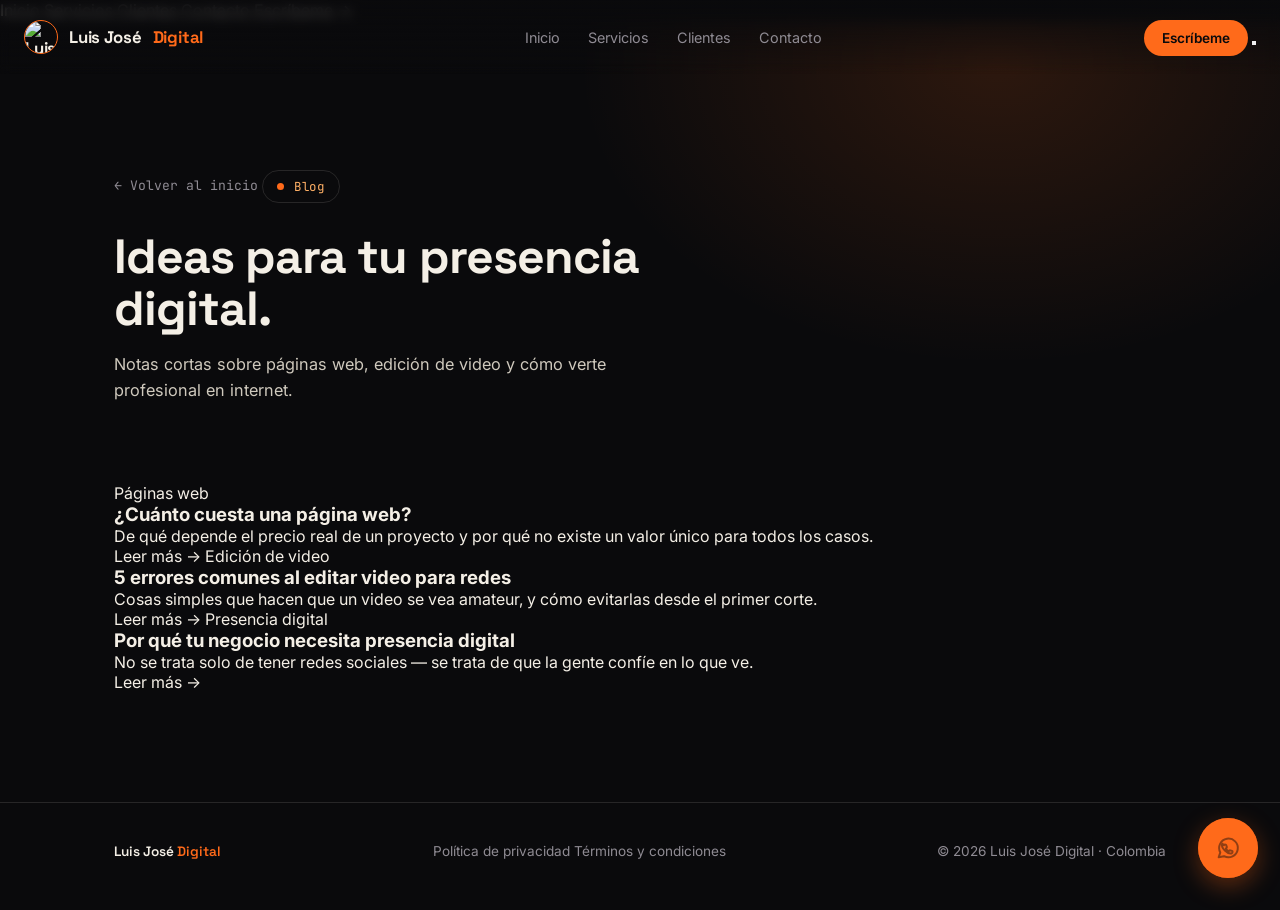
==== blog/index.html @ 8433959b "Create index.html" ====
<!DOCTYPE html>
<html lang="es">
<head>
<meta charset="UTF-8">
<meta name="viewport" content="width=device-width, initial-scale=1.0">
<title>Blog — Luis José Digital</title>
<meta name="description" content="Consejos sobre páginas web, edición de video y presencia digital para negocios y creadores de contenido.">
<link rel="icon" type="image/png" href="https://i.postimg.cc/mDjmd9xJ/Perfil.png">
<link rel="apple-touch-icon" href="https://i.postimg.cc/mDjmd9xJ/Perfil.png">
<link rel="preconnect" href="https://fonts.googleapis.com">
<link rel="preconnect" href="https://fonts.gstatic.com" crossorigin>
<link href="https://fonts.googleapis.com/css2?family=Space+Grotesk:wght@400;500;600;700&family=Inter:wght@400;500;600&family=JetBrains+Mono:wght@400;500&display=swap" rel="stylesheet">
<link rel="stylesheet" href="../style.css">
<link rel="canonical" href="https://luisjosedigital.github.io/pagina/blog/">
<meta property="og:type" content="website">
<meta property="og:title" content="Blog — Luis José Digital">
<meta property="og:description" content="Consejos sobre páginas web, edición de video y presencia digital para negocios y creadores de contenido.">
<meta property="og:image" content="https://i.postimg.cc/mDjmd9xJ/Perfil.png">
<meta name="twitter:card" content="summary">
</head>
<body>

<nav>
  <a class="nav-logo" href="../index.html">
    <img class="nav-avatar" src="https://i.postimg.cc/mDjmd9xJ/Perfil.png" alt="Luis José">
    Luis José <span>Digital</span>
  </a>
  <div class="nav-links">
    <a href="../index.html">Inicio</a>
    <a href="../index.html#servicios">Servicios</a>
    <a href="../clientes/">Clientes</a>
    <a href="../index.html#contacto">Contacto</a>
  </div>
  <div class="nav-right">
    <a class="nav-cta" href="https://wa.me/573228460127" target="_blank" rel="noopener">Escríbeme</a>
    <button class="nav-toggle" id="nav-toggle" aria-label="Abrir menú" aria-expanded="false">
      <span></span><span></span><span></span>
    </button>
  </div>
</nav>

<div class="nav-mobile" id="nav-mobile">
  <a href="../index.html">Inicio</a>
  <a href="../index.html#servicios">Servicios</a>
  <a href="../clientes/">Clientes</a>
  <a href="../index.html#contacto">Contacto</a>
  <a class="nav-mobile-cta" href="https://wa.me/573228460127" target="_blank" rel="noopener">Escríbeme →</a>
</div>

<header class="page-hero">
  <div class="wrap">
    <a class="back-link" href="../index.html">← Volver al inicio</a>
    <span class="eyebrow">Blog</span>
    <h1 class="page-title">Ideas para tu presencia digital.</h1>
    <p class="page-sub">Notas cortas sobre páginas web, edición de video y cómo verte profesional en internet.</p>
  </div>
</header>

<main>
  <section class="section reveal" style="padding-top:20px;">
    <div class="wrap">
      <div class="blog-grid">

        <a class="blog-card" href="cuanto-cuesta-una-pagina-web/">
          <span class="blog-tag">Páginas web</span>
          <h3>¿Cuánto cuesta una página web?</h3>
          <p>De qué depende el precio real de un proyecto y por qué no existe un valor único para todos los casos.</p>
          <span class="blog-read">Leer más →</span>
        </a>

        <a class="blog-card" href="errores-editar-video-redes-sociales/">
          <span class="blog-tag">Edición de video</span>
          <h3>5 errores comunes al editar video para redes</h3>
          <p>Cosas simples que hacen que un video se vea amateur, y cómo evitarlas desde el primer corte.</p>
          <span class="blog-read">Leer más →</span>
        </a>

        <a class="blog-card" href="presencia-digital-para-tu-negocio/">
          <span class="blog-tag">Presencia digital</span>
          <h3>Por qué tu negocio necesita presencia digital</h3>
          <p>No se trata solo de tener redes sociales — se trata de que la gente confíe en lo que ve.</p>
          <span class="blog-read">Leer más →</span>
        </a>

      </div>
    </div>
  </section>
</main>

<footer>
  <div class="wrap" style="display:flex;justify-content:space-between;align-items:center;flex-wrap:wrap;gap:16px;width:100%;">
    <div class="foot-logo">Luis José <span>Digital</span></div>
    <div class="footer-links">
      <a href="../privacidad/">Política de privacidad</a>
      <a href="../terminos/">Términos y condiciones</a>
    </div>
    <div>© 2026 Luis José Digital · Colombia</div>
  </div>
</footer>

<a class="wa-float" id="wa-float" href="https://wa.me/573228460127" target="_blank" rel="noopener" aria-label="Escríbeme por WhatsApp">
  <span class="wa-tooltip">Escríbeme por WhatsApp</span>
  <svg viewBox="0 0 24 24"><path d="M4 20l1.4-4.2A8 8 0 1 1 8.6 19L4 20z"/><path d="M8.5 9.7c.2-.7.9-.6 1.4-.6.3 0 .5.2.6.5l.5 1.4c.1.3 0 .6-.2.8l-.6.6c.5 1 1.4 1.9 2.4 2.4l.6-.6c.2-.2.5-.3.8-.2l1.4.5c.3.1.5.3.5.6 0 .5.1 1.2-.6 1.4-1.7.6-4.3-.6-6-2.3-1.7-1.7-2.9-4.3-2.3-6z"/></svg>
</a>

<script>
  const WA_NUMERO = '573228460127';
  const MSG_RAPIDO = 'Hola Luis, leí el blog de tu página y tengo una pregunta.';
  document.getElementById('wa-float').href = `https://wa.me/${WA_NUMERO}?text=${encodeURIComponent(MSG_RAPIDO)}`;
</script>
<script src="../script.js"></script>

</body>
</html>
---- style.css ----
:root{
    --black: #0a0a0c;
    --charcoal: #16151a;
    --charcoal-2: #201f26;
    --orange: #ff6a1a;
    --orange-soft: #ffb066;
    --paper: #f4efe6;
    --gray: #8f8b93;
    --line: rgba(244,239,230,0.12);
  }
  *{margin:0;padding:0;box-sizing:border-box;}
  html{scroll-behavior:smooth;}
  body{
    background:var(--black);
    color:var(--paper);
    font-family:'Inter',sans-serif;
    -webkit-font-smoothing:antialiased;
    overflow-x:hidden;
  }
  a{color:inherit;text-decoration:none;}
  .mono{font-family:'JetBrains Mono',monospace;}
  .wrap{max-width:1100px;margin:0 auto;padding:0 24px;}

  @media (prefers-reduced-motion: reduce){
    *{animation-duration:0.01ms !important; animation-iteration-count:1 !important; transition-duration:0.01ms !important;}
  }

  /* ---------- NAV ---------- */
  nav{
    position:fixed;top:0;left:0;right:0;z-index:50;
    display:flex;align-items:center;justify-content:space-between;
    padding:20px 24px;
    background:linear-gradient(to bottom, rgba(10,10,12,0.9), transparent);
    backdrop-filter:blur(6px);
  }
  .nav-logo{display:flex;align-items:center;gap:11px;font-family:'Space Grotesk',sans-serif;font-weight:700;font-size:1.05rem;letter-spacing:-0.01em;}
  .nav-logo span{color:var(--orange);}
  .nav-avatar{
    width:34px;height:34px;border-radius:50%;
    object-fit:cover;
    border:1.5px solid var(--orange);
    flex-shrink:0;
  }
  .nav-links{display:flex;gap:28px;font-size:0.9rem;color:var(--gray);}
  .nav-links a:hover{color:var(--orange-soft);}
  .nav-cta{
    background:var(--orange);color:var(--black);font-weight:600;font-size:0.85rem;
    padding:10px 18px;border-radius:100px;
  }
  .nav-cta:hover{background:var(--orange-soft);}
  @media(max-width:720px){.nav-links{display:none;}}

  /* ---------- HERO ---------- */
  header.hero{
    position:relative;
    min-height:100svh;
    display:flex;align-items:center;
    padding:140px 0 80px;
    overflow:hidden;
    background:
      radial-gradient(ellipse 700px 500px at 78% 20%, rgba(255,106,26,0.16), transparent 60%),
      var(--black);
  }

  .eyebrow{
    display:inline-flex;align-items:center;gap:10px;
    font-family:'JetBrains Mono',monospace;
    font-size:0.78rem;letter-spacing:0.06em;
    color:var(--orange-soft);
    border:1px solid var(--line);
    padding:7px 14px;border-radius:100px;
    margin-bottom:28px;
  }
  .eyebrow::before{
    content:'';width:7px;height:7px;border-radius:50%;
    background:var(--orange);
    box-shadow:0 0 0 0 rgba(255,106,26,0.6);
    animation:dot-pulse 2s infinite;
  }
  @keyframes dot-pulse{
    0%{box-shadow:0 0 0 0 rgba(255,106,26,0.55);}
    70%{box-shadow:0 0 0 8px rgba(255,106,26,0);}
    100%{box-shadow:0 0 0 0 rgba(255,106,26,0);}
  }

  h1.title{
    font-family:'Space Grotesk',sans-serif;
    font-weight:700;
    font-size:clamp(2.6rem, 6.5vw, 4.6rem);
    line-height:1.03;
    letter-spacing:-0.02em;
    max-width:820px;
    margin-bottom:24px;
  }
  h1.title em{
    font-style:normal;
    color:var(--orange);
  }
  .hero-sub{
    font-size:clamp(1.02rem,1.6vw,1.2rem);
    color:#cfc9bd;
    max-width:560px;
    line-height:1.6;
    margin-bottom:40px;
  }
  .hero-actions{display:flex;gap:16px;flex-wrap:wrap;align-items:center;}
  .btn-primary{
    background:var(--orange);color:var(--black);
    font-weight:600;font-size:0.95rem;
    padding:15px 26px;border-radius:100px;
    display:inline-flex;align-items:center;gap:8px;
    transition:transform .15s ease, background .15s ease;
  }
  .btn-primary:hover{background:var(--orange-soft);transform:translateY(-2px);}
  .btn-ghost{
    border:1px solid var(--line);
    padding:15px 26px;border-radius:100px;
    font-size:0.95rem;color:var(--paper);
    transition:border-color .15s ease, color .15s ease;
  }
  .btn-ghost:hover{border-color:var(--orange-soft);color:var(--orange-soft);}

  .hero-tags{
    display:flex;gap:26px;margin-top:56px;flex-wrap:wrap;
    font-family:'JetBrains Mono',monospace;font-size:0.82rem;color:var(--gray);
  }
  .hero-tags span{display:flex;align-items:center;gap:10px;}

  /* ---------- ICONS ---------- */
  .icon{
    width:20px;height:20px;flex-shrink:0;
    stroke:var(--orange);
    fill:none;
    stroke-width:1.6;
    stroke-linecap:round;
    stroke-linejoin:round;
  }
  .contact-icon .icon{width:19px;height:19px;}

  /* ---------- SECTION HEADERS ---------- */
  .section{padding:110px 0;}
  .section-head{max-width:640px;margin-bottom:64px;}
  .section-eyebrow{
    font-family:'JetBrains Mono',monospace;
    font-size:0.78rem;color:var(--orange);
    letter-spacing:0.08em;text-transform:uppercase;
    margin-bottom:14px;display:block;
  }
  .section-title{
    font-family:'Space Grotesk',sans-serif;
    font-weight:600;font-size:clamp(1.7rem,3.2vw,2.4rem);
    letter-spacing:-0.01em;line-height:1.15;
  }
  .section-desc{color:var(--gray);margin-top:16px;font-size:1.02rem;line-height:1.65;}

  /* ---------- SERVICES ---------- */
  .services{
    display:grid;grid-template-columns:repeat(3,1fr);gap:1px;
    background:var(--line);
    border:1px solid var(--line);
    border-radius:20px;overflow:hidden;
  }
  @media(max-width:820px){.services{grid-template-columns:1fr;}}
  .service{
    background:var(--charcoal);
    transition:background .2s ease;
    display:flex;flex-direction:column;
  }
  .service:hover{background:var(--charcoal-2);}
  .service-media{
    width:100%;aspect-ratio:4/3;overflow:hidden;
    position:relative;
    background:var(--charcoal-2);
  }
  .service-media img{
    width:100%;height:100%;object-fit:cover;
    display:block;
    filter:grayscale(15%) contrast(1.05);
    transition:transform .35s ease, filter .35s ease;
  }
  .service:hover .service-media img{transform:scale(1.05);filter:grayscale(0%) contrast(1.05);}
  .service-media::after{
    content:'';position:absolute;inset:0;
    background:linear-gradient(180deg, transparent 55%, rgba(10,10,12,0.55));
    pointer-events:none;
  }
  .service-body{padding:30px 34px 38px;}
  .service h3{
    font-family:'Space Grotesk',sans-serif;
    font-size:1.2rem;font-weight:600;margin-bottom:12px;
  }
  .service p{color:var(--gray);font-size:0.95rem;line-height:1.6;}

  /* ---------- WHY / TRUST ---------- */
  .why{
    display:grid;grid-template-columns:1fr 1fr;gap:64px;align-items:start;
  }
  @media(max-width:820px){.why{grid-template-columns:1fr;gap:40px;}}
  .why-list{list-style:none;}
  .why-list li{
    display:flex;gap:18px;padding:22px 0;
    border-top:1px solid var(--line);
  }
  .why-list li:last-child{border-bottom:1px solid var(--line);}
  .why-num{
    font-family:'JetBrains Mono',monospace;color:var(--orange);
    font-size:0.85rem;padding-top:3px;flex-shrink:0;width:28px;
  }
  .why-list h4{font-family:'Space Grotesk',sans-serif;font-size:1.05rem;margin-bottom:6px;font-weight:600;}
  .why-list p{color:var(--gray);font-size:0.92rem;line-height:1.55;}

  .why-quote{
    background:var(--charcoal);
    border:1px solid var(--line);
    border-radius:20px;
    padding:44px 36px;
    position:sticky;top:110px;
  }
  .why-quote .mark{color:var(--orange);font-size:2.4rem;font-family:'Space Grotesk',sans-serif;line-height:0.6;display:block;margin-bottom:18px;}
  .why-quote p{font-family:'Space Grotesk',sans-serif;font-size:1.25rem;line-height:1.5;color:var(--paper);}
  .why-quote .attrib{
    margin-top:22px;display:flex;align-items:center;gap:12px;
    font-family:'JetBrains Mono',monospace;font-size:0.8rem;color:var(--gray);
  }
  .attrib-avatar{
    width:38px;height:38px;border-radius:50%;
    object-fit:cover;border:1.5px solid var(--orange);
  }

  /* ---------- TEASER DE CLIENTES (home) ---------- */
  .teaser-card{
    display:flex;align-items:center;gap:24px;
    background:var(--charcoal);
    border:1px solid var(--line);
    border-radius:20px;
    padding:28px 32px;
    transition:background .2s ease, border-color .2s ease, transform .2s ease;
  }
  .teaser-card:hover{background:var(--charcoal-2);border-color:var(--orange-soft);transform:translateY(-2px);}
  .teaser-logo{
    width:56px;height:56px;border-radius:12px;
    object-fit:contain;background:#fff;padding:8px;
    flex-shrink:0;
  }
  .teaser-body{flex:1;}
  .teaser-body h4{font-family:'Space Grotesk',sans-serif;font-size:1.05rem;font-weight:600;margin-bottom:4px;}
  .teaser-body p{color:var(--gray);font-size:0.9rem;line-height:1.5;}
  .teaser-cta{
    flex-shrink:0;font-family:'JetBrains Mono',monospace;
    font-size:0.85rem;color:var(--orange);white-space:nowrap;
  }
  @media(max-width:600px){
    .teaser-card{flex-direction:column;align-items:flex-start;text-align:left;gap:14px;}
    .teaser-cta{align-self:flex-end;}
  }

  /* ---------- CONTACT ---------- */
  .contact{
    background:linear-gradient(160deg, var(--charcoal), var(--black) 70%);
    border:1px solid var(--line);
    border-radius:24px;
    padding:64px 48px;
    position:relative;
    overflow:hidden;
  }
  @media(max-width:640px){.contact{padding:44px 26px;}}
  .contact-grid{
    display:grid;grid-template-columns:1.1fr 1fr;gap:56px;
    position:relative;z-index:1;
  }
  @media(max-width:820px){.contact-grid{grid-template-columns:1fr;}}
  .contact-title{
    font-family:'Space Grotesk',sans-serif;font-weight:600;
    font-size:clamp(1.6rem,3vw,2.1rem);line-height:1.2;margin-bottom:18px;
  }
  .contact-title em{font-style:normal;color:var(--orange);}
  .contact-copy{color:var(--gray);font-size:1rem;line-height:1.6;margin-bottom:32px;max-width:420px;}
  .contact-note{
    font-family:'JetBrains Mono',monospace;font-size:0.78rem;color:var(--orange-soft);
    border-left:2px solid var(--orange);padding-left:12px;
  }

  .contact-card{
    background:var(--black);
    border:1px solid var(--line);
    border-radius:16px;
    padding:8px;
  }
  .contact-row{
    display:flex;align-items:center;gap:16px;
    padding:18px 16px;
    border-bottom:1px solid var(--line);
    transition:background .15s ease;
  }
  .contact-row:last-child{border-bottom:none;}
  .contact-row:hover{background:var(--charcoal);}
  .contact-icon{
    width:40px;height:40px;border-radius:10px;
    background:var(--charcoal-2);
    display:flex;align-items:center;justify-content:center;
    font-size:1.15rem;flex-shrink:0;
  }
  .contact-row .label{font-size:0.75rem;color:var(--gray);font-family:'JetBrains Mono',monospace;}
  .contact-row .value{font-size:0.96rem;font-weight:500;}
  .contact-row .arrow{margin-left:auto;color:var(--orange);opacity:0;transition:opacity .15s ease;}
  .contact-row:hover .arrow{opacity:1;}

  .quick-links{display:flex;flex-wrap:wrap;gap:10px;margin-top:8px;}
  .quick-link{
    display:inline-flex;align-items:center;gap:9px;
    border:1px solid var(--line);
    padding:10px 16px;border-radius:100px;
    font-size:0.86rem;color:var(--paper);
    transition:border-color .15s ease, color .15s ease, background .15s ease;
  }
  .quick-link:hover{border-color:var(--orange-soft);color:var(--orange-soft);background:rgba(255,106,26,0.06);}
  .quick-link .icon{width:16px;height:16px;stroke-width:1.7;}

  /* ---------- PEDIDO FORM ---------- */
  .pedido-card{
    background:var(--black);
    border:1px solid var(--line);
    border-radius:16px;
    padding:30px;
  }
  .pedido-title{
    font-family:'Space Grotesk',sans-serif;font-weight:600;
    font-size:1.05rem;margin-bottom:6px;
  }
  .pedido-sub{color:var(--gray);font-size:0.86rem;margin-bottom:24px;line-height:1.5;}
  .field{margin-bottom:18px;}
  .field label{
    display:block;font-family:'JetBrains Mono',monospace;
    font-size:0.72rem;letter-spacing:0.05em;text-transform:uppercase;
    color:var(--orange-soft);margin-bottom:8px;
  }
  .field input, .field select, .field textarea{
    width:100%;background:var(--charcoal-2);
    border:1px solid var(--line);border-radius:10px;
    padding:12px 14px;color:var(--paper);
    font-family:'Inter',sans-serif;font-size:0.92rem;
    outline:none;
    transition:border-color .15s ease;
  }
  .field input::placeholder, .field textarea::placeholder{color:#5f5c63;}
  .field input:focus, .field select:focus, .field textarea:focus{border-color:var(--orange);}
  .field textarea{resize:vertical;min-height:88px;font-family:'Inter',sans-serif;}
  .field select{appearance:none;cursor:pointer;
    background-image:url("data:image/svg+xml;utf8,<svg xmlns='http://www.w3.org/2000/svg' viewBox='0 0 24 24' fill='none' stroke='%23ff6a1a' stroke-width='2' stroke-linecap='round' stroke-linejoin='round'><polyline points='6 9 12 15 18 9'/></svg>");
    background-repeat:no-repeat;background-position:right 14px center;background-size:16px;
    padding-right:38px;
  }
  .pedido-submit{
    width:100%;background:var(--orange);color:var(--black);
    font-weight:600;font-size:0.95rem;
    padding:14px 22px;border-radius:100px;border:none;cursor:pointer;
    display:flex;align-items:center;justify-content:center;gap:8px;
    font-family:'Inter',sans-serif;
    transition:background .15s ease, transform .15s ease;
  }
  .pedido-submit:hover{background:var(--orange-soft);transform:translateY(-1px);}
  .pedido-alt{
    display:block;text-align:center;margin-top:14px;
    font-size:0.82rem;color:var(--gray);
  }
  .pedido-alt button{
    background:none;border:none;color:var(--orange-soft);
    font-family:'Inter',sans-serif;font-size:0.82rem;cursor:pointer;
    text-decoration:underline;text-underline-offset:3px;
    padding:0;
  }
  .pedido-alt button:hover{color:var(--orange);}

  /* ---------- BOTÓN FLOTANTE WHATSAPP ---------- */
  .wa-float{
    position:fixed;
    right:22px;
    bottom:calc(22px + env(safe-area-inset-bottom));
    width:60px;height:60px;
    border-radius:50%;
    background:var(--orange);
    display:flex;align-items:center;justify-content:center;
    box-shadow:0 8px 24px rgba(255,106,26,0.35), 0 2px 8px rgba(0,0,0,0.3);
    z-index:80;
    transition:transform .2s ease, box-shadow .2s ease;
  }
  .wa-float:hover{transform:translateY(-3px) scale(1.05);box-shadow:0 12px 28px rgba(255,106,26,0.45), 0 4px 10px rgba(0,0,0,0.35);}
  .wa-float svg{width:28px;height:28px;stroke:var(--black);stroke-width:1.7;fill:none;stroke-linecap:round;stroke-linejoin:round;}
  .wa-float::before{
    content:'';
    position:absolute;inset:0;
    border-radius:50%;
    background:var(--orange);
    opacity:0.55;
    animation:wa-pulse 2.6s ease-out infinite;
  }
  @keyframes wa-pulse{
    0%{transform:scale(1);opacity:0.45;}
    100%{transform:scale(1.7);opacity:0;}
  }
  .wa-tooltip{
    position:absolute;right:74px;top:50%;transform:translateY(-50%);
    background:var(--charcoal);border:1px solid var(--line);
    color:var(--paper);font-size:0.85rem;font-weight:500;
    padding:9px 16px;border-radius:10px;
    white-space:nowrap;
    opacity:0;pointer-events:none;
    transition:opacity .2s ease, transform .2s ease;
  }
  .wa-float:hover .wa-tooltip{opacity:1;transform:translateY(-50%) translateX(-4px);}
  @media(max-width:720px){
    .wa-tooltip{display:none;}
    .wa-float{width:54px;height:54px;right:16px;bottom:calc(16px + env(safe-area-inset-bottom));}
    .wa-float svg{width:25px;height:25px;}
  }

  /* ---------- AJUSTES MÓVIL GENERALES ---------- */
  @media(max-width:720px){
    .section{padding:70px 0;}
    header.hero{padding-top:110px;padding-bottom:56px;min-height:auto;}
    .hero-actions{flex-direction:column;align-items:stretch;}
    .hero-actions .btn-primary, .hero-actions .btn-ghost{justify-content:center;text-align:center;}
    .contact{padding:36px 20px;}
    .pedido-card{padding:24px 20px;}
    .why-quote{position:static;}
    .services{border-radius:16px;}
  }
  @media(max-width:420px){
    .nav-logo span{display:none;}
    .wrap{padding:0 18px;}
  }

  /* ---------- FOOTER ---------- */
  footer{
    padding:40px 0 50px;
    border-top:1px solid var(--line);
    display:flex;justify-content:space-between;align-items:center;flex-wrap:wrap;gap:16px;
    color:var(--gray);font-size:0.85rem;
  }
  footer .foot-logo{font-family:'Space Grotesk',sans-serif;color:var(--paper);font-weight:600;}
  footer .foot-logo span{color:var(--orange);}

  /* ---------- PÁGINA DE CLIENTES ---------- */
  .page-hero{
    padding:150px 0 60px;
    background:radial-gradient(ellipse 700px 500px at 78% 10%, rgba(255,106,26,0.14), transparent 60%), var(--black);
  }
  .back-link{
    display:inline-flex;align-items:center;gap:6px;
    font-family:'JetBrains Mono',monospace;font-size:0.82rem;
    color:var(--gray);margin-bottom:24px;
    transition:color .15s ease;
  }
  .back-link:hover{color:var(--orange-soft);}
  .page-title{
    font-family:'Space Grotesk',sans-serif;font-weight:700;
    font-size:clamp(2rem,4.5vw,3rem);letter-spacing:-0.02em;line-height:1.08;
    margin-bottom:16px;max-width:640px;
  }
  .page-sub{color:#cfc9bd;font-size:1.02rem;max-width:520px;line-height:1.6;}

  .client-card{
    background:var(--charcoal);
    border:1px solid var(--line);
    border-radius:24px;
    padding:44px;
    margin-bottom:28px;
  }
  @media(max-width:640px){.client-card{padding:28px 22px;}}
  .client-head{
    display:flex;align-items:center;gap:20px;margin-bottom:28px;flex-wrap:wrap;
  }
  .client-logo{
    width:64px;height:64px;border-radius:14px;
    background:#fff;object-fit:contain;padding:10px;
    flex-shrink:0;
  }
  .client-name-block h3{
    font-family:'Space Grotesk',sans-serif;font-weight:600;font-size:1.35rem;margin-bottom:6px;
  }
  .client-meta{
    display:flex;gap:10px;flex-wrap:wrap;
    font-family:'JetBrains Mono',monospace;font-size:0.78rem;color:var(--gray);
  }
  .client-meta span{
    border:1px solid var(--line);padding:5px 12px;border-radius:100px;
  }
  .client-meta span.tag-orange{color:var(--orange);}
  .client-desc{color:var(--gray);font-size:0.98rem;line-height:1.65;max-width:640px;margin-bottom:32px;}

  .ig-widget{
    margin-top:36px;
    display:flex;align-items:center;gap:18px;
    background:var(--black);
    border:1px solid var(--line);
    border-radius:16px;
    padding:22px 26px;
    flex-wrap:wrap;
  }
  .ig-avatar{
    width:52px;height:52px;border-radius:50%;
    flex-shrink:0;
    display:flex;align-items:center;justify-content:center;
    background:linear-gradient(135deg, #ff6a1a, #ffb066);
    padding:2px;
  }
  .ig-avatar-inner{
    width:100%;height:100%;border-radius:50%;
    background:var(--charcoal);
    display:flex;align-items:center;justify-content:center;
  }
  .ig-avatar-inner .icon{width:24px;height:24px;stroke:var(--orange);}
  .ig-info{flex:1;min-width:180px;}
  .ig-info .ig-label{font-family:'JetBrains Mono',monospace;font-size:0.72rem;color:var(--gray);text-transform:uppercase;letter-spacing:0.05em;margin-bottom:3px;}
  .ig-info .ig-handle{font-family:'Space Grotesk',sans-serif;font-weight:600;font-size:1.02rem;}
  .ig-follow-btn{
    flex-shrink:0;
    background:var(--orange);color:var(--black);
    font-weight:600;font-size:0.86rem;
    padding:11px 20px;border-radius:100px;
    transition:background .15s ease;
  }
  .ig-follow-btn:hover{background:var(--orange-soft);}

  .clients-cta{
    text-align:center;padding:50px 0 20px;
  }
  .clients-cta p{color:var(--gray);margin-bottom:18px;font-size:0.98rem;}
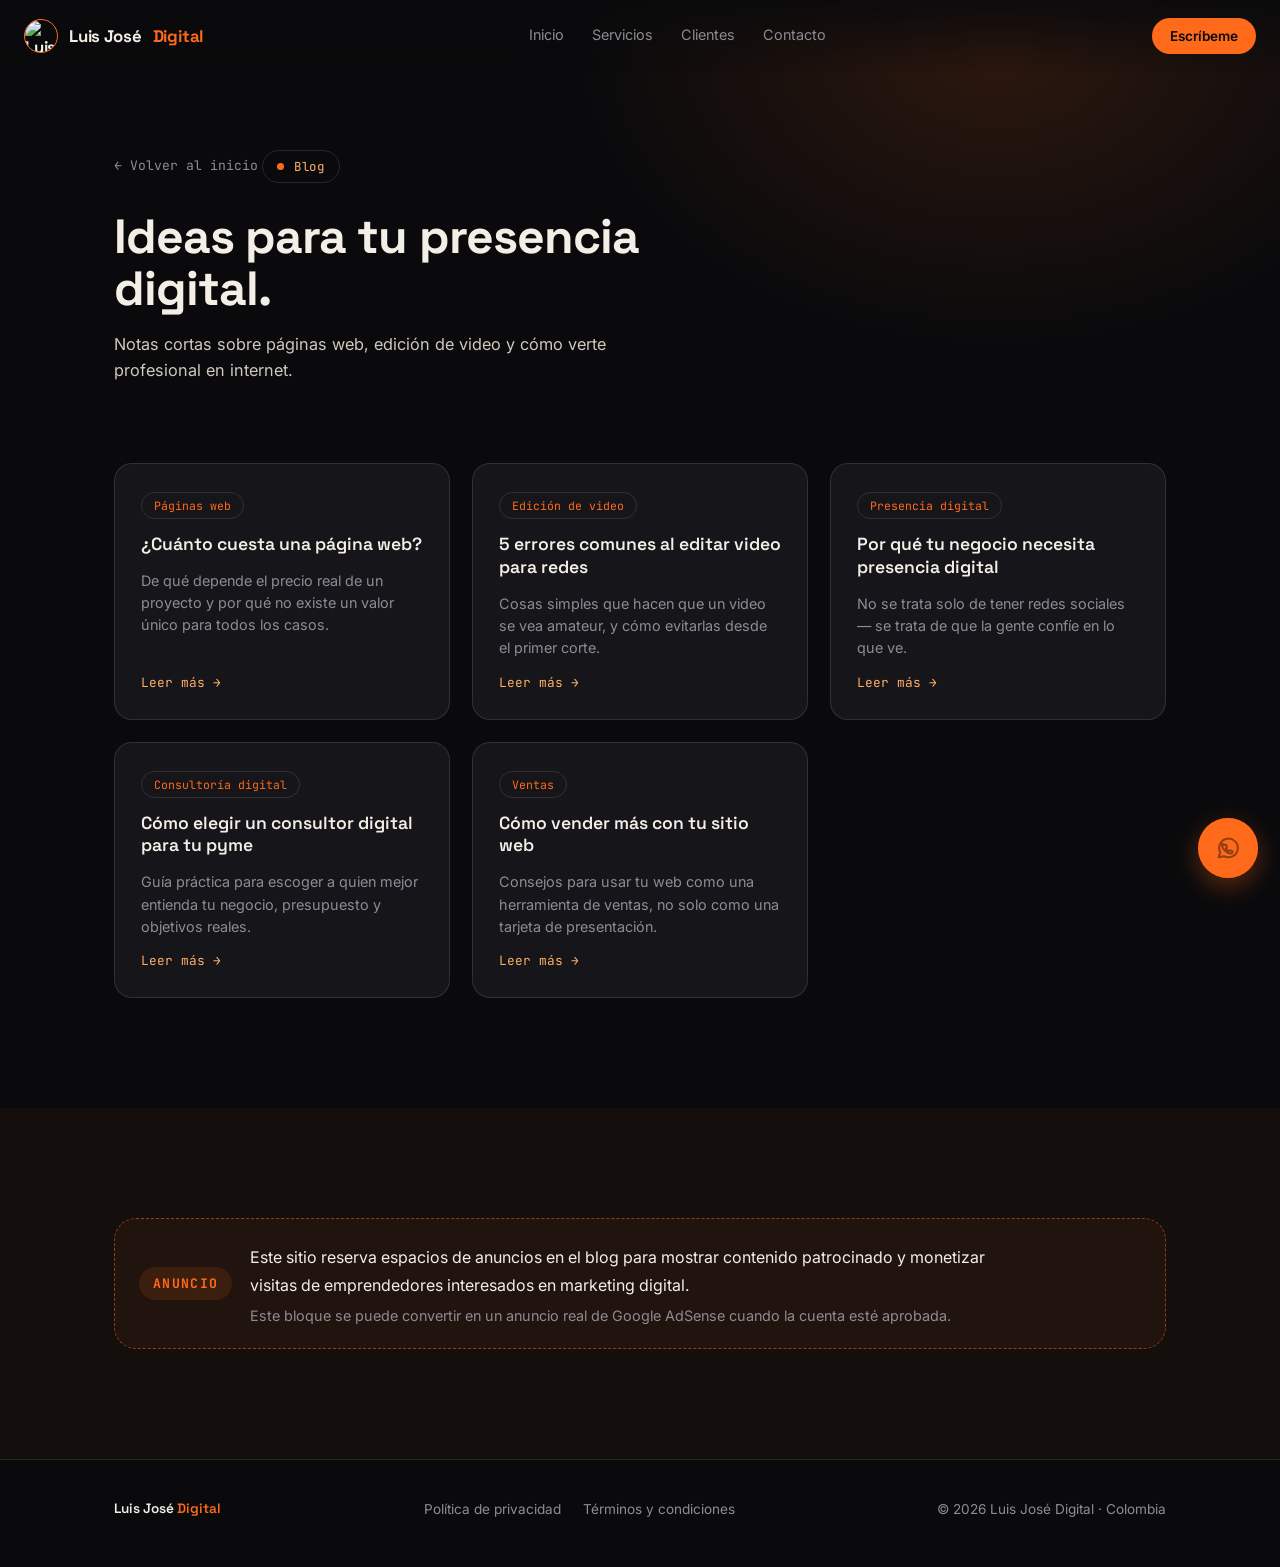
==== commit c5b2f566: "Update AdSense compliance, privacy policy, blog ad placeholders, and SEO content" ====
--- a/blog/index.html
+++ b/blog/index.html
@@ -11,25 +11,27 @@
 <link rel="preconnect" href="https://fonts.gstatic.com" crossorigin>
 <link href="https://fonts.googleapis.com/css2?family=Space+Grotesk:wght@400;500;600;700&family=Inter:wght@400;500;600&family=JetBrains+Mono:wght@400;500&display=swap" rel="stylesheet">
 <link rel="stylesheet" href="../style.css">
-<link rel="canonical" href="https://luisjosedigital.github.io/pagina/blog/">
+<link rel="canonical" href="https://luisjosedigital.github.io/blog/">
 <meta property="og:type" content="website">
 <meta property="og:title" content="Blog — Luis José Digital">
 <meta property="og:description" content="Consejos sobre páginas web, edición de video y presencia digital para negocios y creadores de contenido.">
 <meta property="og:image" content="https://i.postimg.cc/mDjmd9xJ/Perfil.png">
 <meta name="twitter:card" content="summary">
+<script async src="https://pagead2.googlesyndication.com/pagead/js/adsbygoogle.js?client=ca-pub-7767083382782785"
+     crossorigin="anonymous"></script>
 </head>
 <body>
 
 <nav>
-  <a class="nav-logo" href="../index.html">
+  <a class="nav-logo" href="../">
     <img class="nav-avatar" src="https://i.postimg.cc/mDjmd9xJ/Perfil.png" alt="Luis José">
     Luis José <span>Digital</span>
   </a>
   <div class="nav-links">
-    <a href="../index.html">Inicio</a>
-    <a href="../index.html#servicios">Servicios</a>
+    <a href="../">Inicio</a>
+    <a href="../#servicios">Servicios</a>
     <a href="../clientes/">Clientes</a>
-    <a href="../index.html#contacto">Contacto</a>
+    <a href="../#contacto">Contacto</a>
   </div>
   <div class="nav-right">
     <a class="nav-cta" href="https://wa.me/573228460127" target="_blank" rel="noopener">Escríbeme</a>
@@ -40,16 +42,16 @@
 </nav>
 
 <div class="nav-mobile" id="nav-mobile">
-  <a href="../index.html">Inicio</a>
-  <a href="../index.html#servicios">Servicios</a>
+  <a href="../">Inicio</a>
+  <a href="../#servicios">Servicios</a>
   <a href="../clientes/">Clientes</a>
-  <a href="../index.html#contacto">Contacto</a>
+  <a href="../#contacto">Contacto</a>
   <a class="nav-mobile-cta" href="https://wa.me/573228460127" target="_blank" rel="noopener">Escríbeme →</a>
 </div>
 
 <header class="page-hero">
   <div class="wrap">
-    <a class="back-link" href="../index.html">← Volver al inicio</a>
+    <a class="back-link" href="../">← Volver al inicio</a>
     <span class="eyebrow">Blog</span>
     <h1 class="page-title">Ideas para tu presencia digital.</h1>
     <p class="page-sub">Notas cortas sobre páginas web, edición de video y cómo verte profesional en internet.</p>
@@ -82,6 +84,32 @@
           <span class="blog-read">Leer más →</span>
         </a>
 
+        <a class="blog-card" href="como-elegir-consultor-digital/">
+          <span class="blog-tag">Consultoría digital</span>
+          <h3>Cómo elegir un consultor digital para tu pyme</h3>
+          <p>Guía práctica para escoger a quien mejor entienda tu negocio, presupuesto y objetivos reales.</p>
+          <span class="blog-read">Leer más →</span>
+        </a>
+
+        <a class="blog-card" href="como-vender-mas-con-tu-sitio-web/">
+          <span class="blog-tag">Ventas</span>
+          <h3>Cómo vender más con tu sitio web</h3>
+          <p>Consejos para usar tu web como una herramienta de ventas, no solo como una tarjeta de presentación.</p>
+          <span class="blog-read">Leer más →</span>
+        </a>
+
+      </div>
+    </div>
+  </section>
+
+  <section class="section ad-panel">
+    <div class="wrap">
+      <div class="ad-slot">
+        <span class="ad-badge">Anuncio</span>
+        <div>
+          <p>Este sitio reserva espacios de anuncios en el blog para mostrar contenido patrocinado y monetizar visitas de emprendedores interesados en marketing digital.</p>
+          <small>Este bloque se puede convertir en un anuncio real de Google AdSense cuando la cuenta esté aprobada.</small>
+        </div>
       </div>
     </div>
   </section>
--- a/style.css
+++ b/style.css
@@ -25,13 +25,23 @@
     *{animation-duration:0.01ms !important; animation-iteration-count:1 !important; transition-duration:0.01ms !important;}
   }
 
+  :focus-visible{outline:2px solid var(--orange);outline-offset:3px;border-radius:4px;}
+
+  body.menu-open{overflow:hidden;}
+
   /* ---------- NAV ---------- */
   nav{
-    position:fixed;top:0;left:0;right:0;z-index:50;
+    position:fixed;top:0;left:0;right:0;z-index:90;
     display:flex;align-items:center;justify-content:space-between;
-    padding:20px 24px;
+    padding:18px 24px;
     background:linear-gradient(to bottom, rgba(10,10,12,0.9), transparent);
     backdrop-filter:blur(6px);
+    transition:background .3s ease, box-shadow .3s ease, padding .3s ease;
+  }
+  nav.nav-scrolled{
+    background:rgba(10,10,12,0.88);
+    box-shadow:0 1px 0 var(--line);
+    padding:14px 24px;
   }
   .nav-logo{display:flex;align-items:center;gap:11px;font-family:'Space Grotesk',sans-serif;font-weight:700;font-size:1.05rem;letter-spacing:-0.01em;}
   .nav-logo span{color:var(--orange);}
@@ -42,13 +52,55 @@
     flex-shrink:0;
   }
   .nav-links{display:flex;gap:28px;font-size:0.9rem;color:var(--gray);}
+  .nav-links a{position:relative;padding-bottom:3px;transition:color .15s ease;}
   .nav-links a:hover{color:var(--orange-soft);}
+  .nav-links a.active{color:var(--paper);}
+  .nav-links a.active::after{
+    content:'';position:absolute;left:0;right:0;bottom:-4px;
+    height:2px;background:var(--orange);border-radius:2px;
+  }
+  .nav-right{display:flex;align-items:center;gap:16px;}
   .nav-cta{
     background:var(--orange);color:var(--black);font-weight:600;font-size:0.85rem;
     padding:10px 18px;border-radius:100px;
+    transition:background .15s ease;
   }
   .nav-cta:hover{background:var(--orange-soft);}
-  @media(max-width:720px){.nav-links{display:none;}}
+
+  .nav-toggle{
+    display:none;flex-direction:column;justify-content:center;gap:5px;
+    width:36px;height:36px;background:none;border:none;cursor:pointer;padding:0;
+    flex-shrink:0;
+  }
+  .nav-toggle span{
+    display:block;width:100%;height:2px;background:var(--paper);border-radius:2px;
+    transition:transform .25s ease, opacity .2s ease;
+  }
+  .nav-toggle.open span:nth-child(1){transform:translateY(7px) rotate(45deg);}
+  .nav-toggle.open span:nth-child(2){opacity:0;}
+  .nav-toggle.open span:nth-child(3){transform:translateY(-7px) rotate(-45deg);}
+
+  .nav-mobile{
+    position:fixed;inset:0;z-index:85;
+    background:rgba(10,10,12,0.98);
+    backdrop-filter:blur(8px);
+    display:flex;flex-direction:column;align-items:center;justify-content:center;gap:26px;
+    transform:translateY(-100%);opacity:0;pointer-events:none;
+    transition:transform .35s ease, opacity .3s ease;
+  }
+  .nav-mobile.open{transform:translateY(0);opacity:1;pointer-events:auto;}
+  .nav-mobile a{font-family:'Space Grotesk',sans-serif;font-weight:600;font-size:1.5rem;color:var(--paper);}
+  .nav-mobile a:hover{color:var(--orange-soft);}
+  .nav-mobile-cta{
+    margin-top:8px;background:var(--orange);color:var(--black);
+    font-weight:600;font-size:1rem;padding:14px 30px;border-radius:100px;
+  }
+
+  @media(max-width:720px){
+    .nav-links{display:none;}
+    .nav-cta{display:none;}
+    .nav-toggle{display:flex;}
+  }
 
   /* ---------- HERO ---------- */
   header.hero{
@@ -125,6 +177,12 @@
     font-family:'JetBrains Mono',monospace;font-size:0.82rem;color:var(--gray);
   }
   .hero-tags span{display:flex;align-items:center;gap:10px;}
+
+  .ad-panel{padding:40px 0;background:rgba(255,106,26,0.04);}
+  .ad-panel .ad-slot{display:flex;align-items:center;gap:18px;padding:24px;border:1px dashed rgba(255,106,26,0.5);background:rgba(255,106,26,0.06);border-radius:22px;}
+  .ad-badge{padding:8px 14px;background:rgba(255,106,26,0.12);color:var(--orange);font-family:'JetBrains Mono',monospace;font-size:0.82rem;font-weight:700;border-radius:999px;text-transform:uppercase;letter-spacing:0.1em;}
+  .ad-slot p{color:var(--paper);font-size:1rem;line-height:1.75;max-width:760px;}
+  .ad-slot small{display:block;color:var(--gray);margin-top:8px;font-size:0.9rem;}
 
   /* ---------- ICONS ---------- */
   .icon{
@@ -526,3 +584,98 @@
     text-align:center;padding:50px 0 20px;
   }
   .clients-cta p{color:var(--gray);margin-bottom:18px;font-size:0.98rem;}
+
+  /* ---------- FOOTER: enlaces legales ---------- */
+  .footer-links{display:flex;gap:22px;flex-wrap:wrap;}
+  .footer-links a{color:var(--gray);transition:color .15s ease;}
+  .footer-links a:hover{color:var(--orange-soft);}
+
+  /* ---------- DOCUMENTO LEGAL ---------- */
+  .legal-doc{max-width:740px;}
+  .legal-doc h2{
+    font-family:'Space Grotesk',sans-serif;font-weight:600;
+    font-size:1.25rem;color:var(--paper);
+    margin-top:44px;margin-bottom:14px;
+    display:flex;align-items:baseline;gap:10px;
+  }
+  .legal-doc h2:first-of-type{margin-top:0;}
+  .legal-doc h2 .num{color:var(--orange);font-family:'JetBrains Mono',monospace;font-size:0.9rem;}
+  .legal-doc p{color:var(--gray);line-height:1.75;margin-bottom:14px;font-size:0.97rem;}
+  .legal-doc ul, .legal-doc ol{margin:0 0 16px 22px;color:var(--gray);line-height:1.75;font-size:0.97rem;}
+  .legal-doc li{margin-bottom:7px;}
+  .legal-doc strong{color:var(--paper);font-weight:600;}
+  .legal-doc .price-table{
+    display:grid;gap:1px;background:var(--line);
+    border:1px solid var(--line);border-radius:14px;overflow:hidden;
+    margin-bottom:18px;
+  }
+  .legal-doc .price-row{
+    background:var(--charcoal);
+    display:flex;justify-content:space-between;gap:16px;
+    padding:12px 18px;font-size:0.9rem;
+  }
+  .legal-doc .price-row span:first-child{color:var(--paper);}
+  .legal-doc .price-row span:last-child{color:var(--orange-soft);font-family:'JetBrains Mono',monospace;flex-shrink:0;}
+  .legal-doc .price-group-title{
+    font-family:'JetBrains Mono',monospace;font-size:0.75rem;color:var(--orange);
+    text-transform:uppercase;letter-spacing:0.05em;
+    margin:22px 0 8px;
+  }
+  .legal-updated{
+    margin-top:44px;padding-top:22px;border-top:1px solid var(--line);
+    font-family:'JetBrains Mono',monospace;font-size:0.82rem;color:var(--gray);
+  }
+
+  /* ---------- REVEAL AL HACER SCROLL ---------- */
+  .reveal{
+    opacity:0;
+    transform:translateY(26px);
+    transition:opacity .65s cubic-bezier(.16,.84,.44,1), transform .65s cubic-bezier(.16,.84,.44,1);
+  }
+  .reveal.is-visible{opacity:1;transform:translateY(0);}
+  .services .reveal:nth-child(1){transition-delay:0s;}
+  .services .reveal:nth-child(2){transition-delay:.1s;}
+  .services .reveal:nth-child(3){transition-delay:.2s;}
+  .why-list .reveal:nth-child(1){transition-delay:0s;}
+  .why-list .reveal:nth-child(2){transition-delay:.1s;}
+  .why-list .reveal:nth-child(3){transition-delay:.2s;}
+
+  /* ---------- BLOG ---------- */
+  .blog-grid{display:grid;grid-template-columns:repeat(3,1fr);gap:22px;}
+  @media(max-width:900px){.blog-grid{grid-template-columns:1fr 1fr;}}
+  @media(max-width:640px){.blog-grid{grid-template-columns:1fr;}}
+  .blog-card{
+    background:var(--charcoal);border:1px solid var(--line);border-radius:18px;
+    padding:28px 26px;display:flex;flex-direction:column;gap:14px;
+    transition:background .2s ease, border-color .2s ease, transform .2s ease;
+  }
+  .blog-card:hover{background:var(--charcoal-2);border-color:var(--orange-soft);transform:translateY(-3px);}
+  .blog-tag{
+    align-self:flex-start;
+    font-family:'JetBrains Mono',monospace;font-size:0.72rem;color:var(--orange);
+    border:1px solid var(--line);padding:5px 12px;border-radius:100px;
+  }
+  .blog-card h3{font-family:'Space Grotesk',sans-serif;font-size:1.1rem;font-weight:600;line-height:1.3;}
+  .blog-card p{color:var(--gray);font-size:0.9rem;line-height:1.55;flex:1;}
+  .blog-card .blog-read{
+    font-family:'JetBrains Mono',monospace;font-size:0.8rem;color:var(--orange-soft);
+  }
+
+  /* ---------- ARTÍCULO DE BLOG ---------- */
+  .article-doc{max-width:700px;}
+  .article-doc h2{
+    font-family:'Space Grotesk',sans-serif;font-weight:600;
+    font-size:1.2rem;color:var(--paper);margin-top:34px;margin-bottom:12px;
+  }
+  .article-doc h2:first-of-type{margin-top:0;}
+  .article-doc p{color:var(--gray);line-height:1.75;margin-bottom:16px;font-size:0.98rem;}
+  .article-doc ul, .article-doc ol{margin:0 0 16px 22px;color:var(--gray);line-height:1.75;font-size:0.98rem;}
+  .article-doc li{margin-bottom:8px;}
+  .article-doc strong{color:var(--paper);font-weight:600;}
+  .article-doc a{color:var(--orange-soft);text-decoration:underline;text-underline-offset:3px;}
+  .article-doc a:hover{color:var(--orange);}
+  .article-cta{
+    margin-top:40px;background:var(--charcoal);border:1px solid var(--line);
+    border-radius:16px;padding:26px 30px;display:flex;align-items:center;justify-content:space-between;gap:20px;flex-wrap:wrap;
+  }
+  .article-cta p{color:var(--paper);font-size:0.98rem;margin:0;font-weight:500;}
